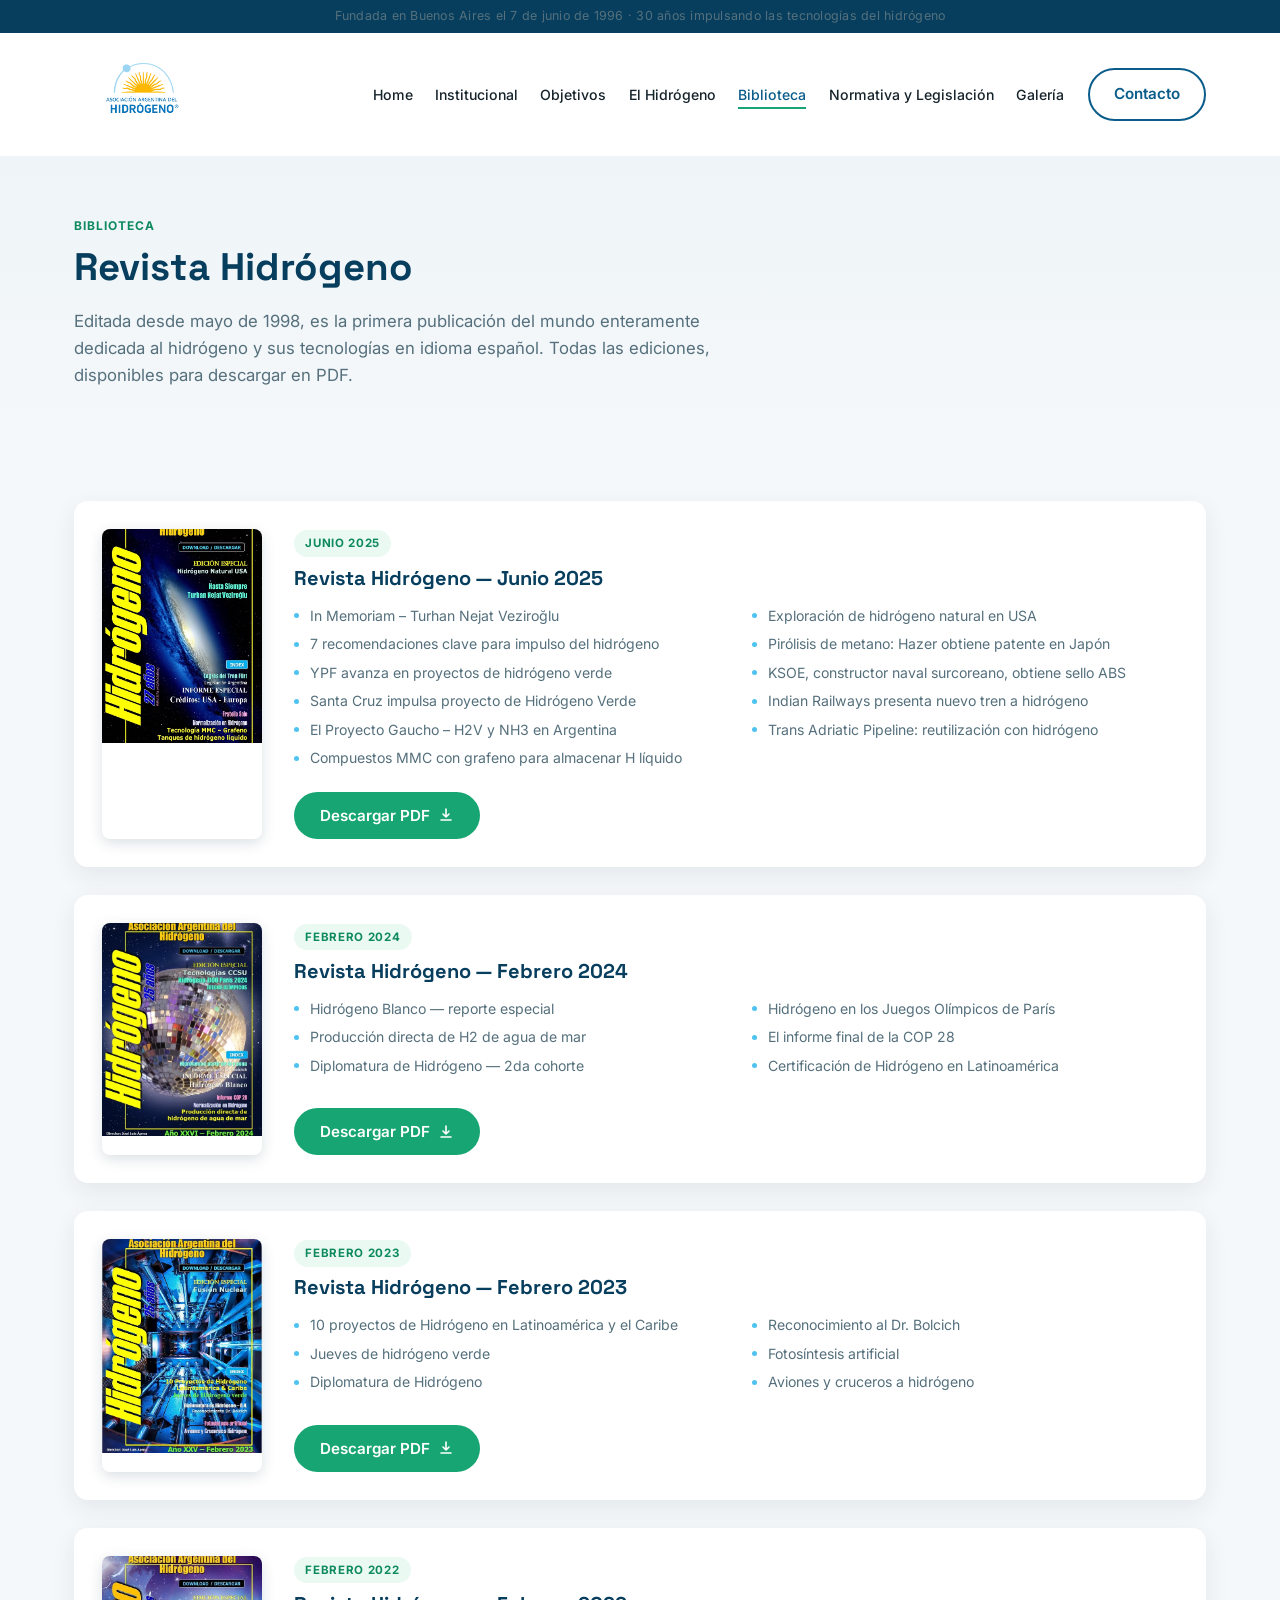
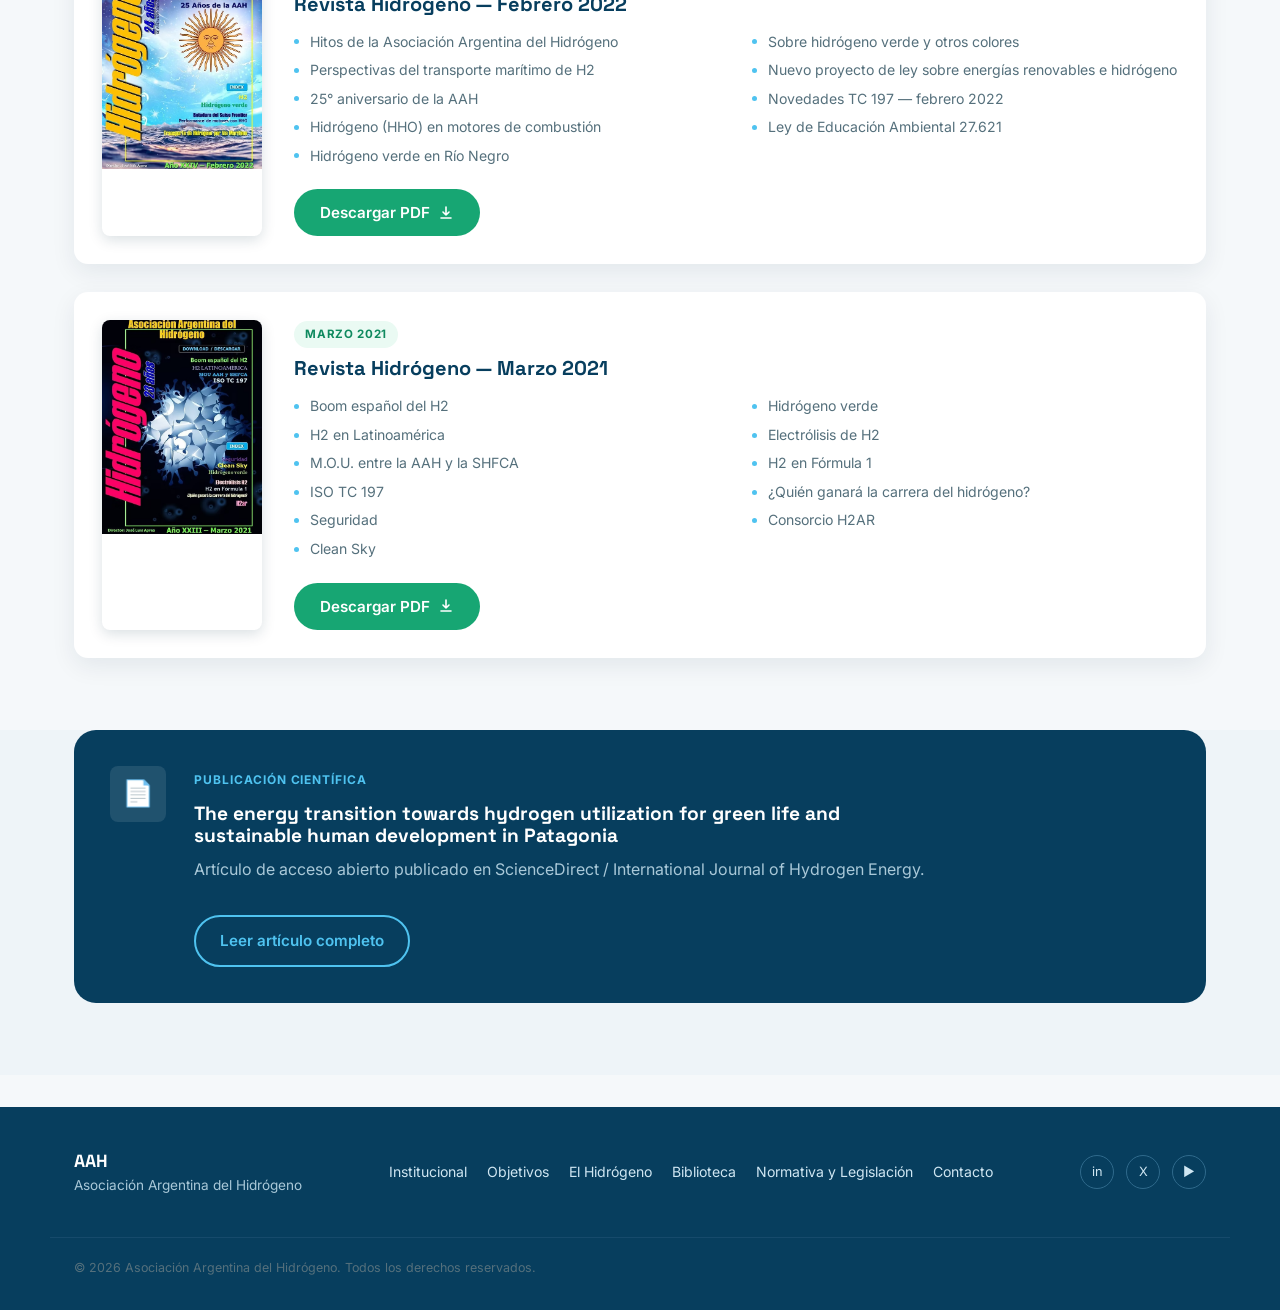
==== biblioteca.html @ a72d53c5 "advance" ====
<!DOCTYPE html>
<html lang="es">
<head>
  <meta charset="UTF-8">
  <meta name="viewport" content="width=device-width, initial-scale=1.0">
  <title>Biblioteca | Asociación Argentina del Hidrógeno</title>
  <meta name="description" content="Biblioteca de la Revista Hidrógeno: todas las ediciones publicadas por la AAH desde 1998, la primera revista en español dedicada al hidrógeno.">

  <link rel="preconnect" href="https://fonts.googleapis.com">
  <link rel="preconnect" href="https://fonts.gstatic.com" crossorigin>
  <link href="https://fonts.googleapis.com/css2?family=Space+Grotesk:wght@500;600;700&family=Inter:wght@400;500;600;700&display=swap" rel="stylesheet">

  <link rel="stylesheet" href="styles/global.css">
  <link rel="stylesheet" href="styles/biblioteca.css">
</head>
<body>

  <a class="skip-link" href="#main">Saltar al contenido principal</a>

  <!-- ===================== HEADER ===================== -->
  <header class="site-header" id="site-header">
    <div class="header-top">
      <div class="container header-top-inner">
        <p class="founding-note">Fundada en Buenos Aires el 7 de junio de 1996 · 30 años impulsando las tecnologías del hidrógeno</p>
      </div>
    </div>

    <div class="container header-main">
      <a href="index.html" class="brand" aria-label="AAH - Ir al inicio">
        <img src="assets/img/logo.png" alt="Asociación Argentina del Hidrógeno" class="brand-logo">
      </a>

      <button class="nav-toggle" id="nav-toggle" aria-expanded="false" aria-controls="primary-nav" aria-label="Abrir menú de navegación">
        <span></span><span></span><span></span>
      </button>

      <nav class="primary-nav" id="primary-nav" aria-label="Navegación principal">
        <ul>
          <li><a href="index.html">Home</a></li>
          <li><a href="institucional.html">Institucional</a></li>
          <li><a href="objetivos.html">Objetivos</a></li>
          <li><a href="el-hidrogeno.html">El Hidrógeno</a></li>
          <li><a href="biblioteca.html" aria-current="page">Biblioteca</a></li>
          <li><a href="normativa.html">Normativa y Legislación</a></li>
          <li><a href="galeria.html">Galería</a></li>
        </ul>
        <a href="contacto.html" class="btn btn-outline nav-cta">Contacto</a>
      </nav>
    </div>
  </header>

  <main id="main">

    <!-- ===================== PAGE HERO ===================== -->
    <section class="page-hero">
      <div class="container">
        <span class="eyebrow">Biblioteca</span>
        <h1>Revista Hidrógeno</h1>
        <p class="section-lead">
          Editada desde mayo de 1998, es la primera publicación del mundo enteramente dedicada al
          hidrógeno y sus tecnologías en idioma español. Todas las ediciones, disponibles para
          descargar en PDF.
        </p>
      </div>
    </section>

    <!-- ===================== CATÁLOGO ===================== -->
    <section class="section catalogo-section">
      <div class="container">
        <div class="catalogo">

          <article class="issue-row reveal-target">
            <div class="issue-cover">
              <img src="assets/img/junio2025.avif" alt="Tapa Revista Hidrógeno Junio 2025">
            </div>
            <div class="issue-info">
              <span class="issue-date">Junio 2025</span>
              <h2>Revista Hidrógeno — Junio 2025</h2>
              <ul class="issue-index">
                <li>In Memoriam – Turhan Nejat Veziroğlu</li>
                <li>7 recomendaciones clave para impulso del hidrógeno</li>
                <li>YPF avanza en proyectos de hidrógeno verde</li>
                <li>Santa Cruz impulsa proyecto de Hidrógeno Verde</li>
                <li>El Proyecto Gaucho – H2V y NH3 en Argentina</li>
                <li>Compuestos MMC con grafeno para almacenar H líquido</li>
                <li>Exploración de hidrógeno natural en USA</li>
                <li>Pirólisis de metano: Hazer obtiene patente en Japón</li>
                <li>KSOE, constructor naval surcoreano, obtiene sello ABS</li>
                <li>Indian Railways presenta nuevo tren a hidrógeno</li>
                <li>Trans Adriatic Pipeline: reutilización con hidrógeno</li>
              </ul>
              <button class="btn btn-primary btn-download" data-pdf="revista-hidrogeno-junio-2025.pdf">
                Descargar PDF
                <svg width="16" height="16" viewBox="0 0 16 16" fill="none" aria-hidden="true"><path d="M8 2v8m0 0l-3-3m3 3l3-3M3 13h10" stroke="currentColor" stroke-width="1.6" stroke-linecap="round" stroke-linejoin="round"/></svg>
              </button>
            </div>
          </article>

          <article class="issue-row reveal-target">
            <div class="issue-cover">
              <img src="assets/img/febrero2024.avif" alt="Tapa Revista Hidrógeno Febrero 2024">
            </div>
            <div class="issue-info">
              <span class="issue-date">Febrero 2024</span>
              <h2>Revista Hidrógeno — Febrero 2024</h2>
              <ul class="issue-index">
                <li>Hidrógeno Blanco — reporte especial</li>
                <li>Producción directa de H2 de agua de mar</li>
                <li>Diplomatura de Hidrógeno — 2da cohorte</li>
                <li>Hidrógeno en los Juegos Olímpicos de París</li>
                <li>El informe final de la COP 28</li>
                <li>Certificación de Hidrógeno en Latinoamérica</li>
              </ul>
              <button class="btn btn-primary btn-download" data-pdf="revista-hidrogeno-febrero-2024.pdf">
                Descargar PDF
                <svg width="16" height="16" viewBox="0 0 16 16" fill="none" aria-hidden="true"><path d="M8 2v8m0 0l-3-3m3 3l3-3M3 13h10" stroke="currentColor" stroke-width="1.6" stroke-linecap="round" stroke-linejoin="round"/></svg>
              </button>
            </div>
          </article>

          <article class="issue-row reveal-target">
            <div class="issue-cover">
              <img src="assets/img/febrero2023.avif" alt="Tapa Revista Hidrógeno Febrero 2023">
            </div>
            <div class="issue-info">
              <span class="issue-date">Febrero 2023</span>
              <h2>Revista Hidrógeno — Febrero 2023</h2>
              <ul class="issue-index">
                <li>10 proyectos de Hidrógeno en Latinoamérica y el Caribe</li>
                <li>Jueves de hidrógeno verde</li>
                <li>Diplomatura de Hidrógeno</li>
                <li>Reconocimiento al Dr. Bolcich</li>
                <li>Fotosíntesis artificial</li>
                <li>Aviones y cruceros a hidrógeno</li>
              </ul>
              <button class="btn btn-primary btn-download" data-pdf="revista-hidrogeno-febrero-2023.pdf">
                Descargar PDF
                <svg width="16" height="16" viewBox="0 0 16 16" fill="none" aria-hidden="true"><path d="M8 2v8m0 0l-3-3m3 3l3-3M3 13h10" stroke="currentColor" stroke-width="1.6" stroke-linecap="round" stroke-linejoin="round"/></svg>
              </button>
            </div>
          </article>

          <article class="issue-row reveal-target">
            <div class="issue-cover">
              <img src="assets/img/febrero2022.avif" alt="Tapa Revista Hidrógeno Febrero 2022">
            </div>
            <div class="issue-info">
              <span class="issue-date">Febrero 2022</span>
              <h2>Revista Hidrógeno — Febrero 2022</h2>
              <ul class="issue-index">
                <li>Hitos de la Asociación Argentina del Hidrógeno</li>
                <li>Perspectivas del transporte marítimo de H2</li>
                <li>25° aniversario de la AAH</li>
                <li>Hidrógeno (HHO) en motores de combustión</li>
                <li>Hidrógeno verde en Río Negro</li>
                <li>Sobre hidrógeno verde y otros colores</li>
                <li>Nuevo proyecto de ley sobre energías renovables e hidrógeno</li>
                <li>Novedades TC 197 — febrero 2022</li>
                <li>Ley de Educación Ambiental 27.621</li>
              </ul>
              <button class="btn btn-primary btn-download" data-pdf="revista-hidrogeno-febrero-2022.pdf">
                Descargar PDF
                <svg width="16" height="16" viewBox="0 0 16 16" fill="none" aria-hidden="true"><path d="M8 2v8m0 0l-3-3m3 3l3-3M3 13h10" stroke="currentColor" stroke-width="1.6" stroke-linecap="round" stroke-linejoin="round"/></svg>
              </button>
            </div>
          </article>

          <article class="issue-row reveal-target">
            <div class="issue-cover">
              <img src="assets/img/marzo2021.avif" alt="Tapa Revista Hidrógeno Marzo 2021">
            </div>
            <div class="issue-info">
              <span class="issue-date">Marzo 2021</span>
              <h2>Revista Hidrógeno — Marzo 2021</h2>
              <ul class="issue-index">
                <li>Boom español del H2</li>
                <li>H2 en Latinoamérica</li>
                <li>M.O.U. entre la AAH y la SHFCA</li>
                <li>ISO TC 197</li>
                <li>Seguridad</li>
                <li>Clean Sky</li>
                <li>Hidrógeno verde</li>
                <li>Electrólisis de H2</li>
                <li>H2 en Fórmula 1</li>
                <li>¿Quién ganará la carrera del hidrógeno?</li>
                <li>Consorcio H2AR</li>
              </ul>
              <button class="btn btn-primary btn-download" data-pdf="revista-hidrogeno-marzo-2021.pdf">
                Descargar PDF
                <svg width="16" height="16" viewBox="0 0 16 16" fill="none" aria-hidden="true"><path d="M8 2v8m0 0l-3-3m3 3l3-3M3 13h10" stroke="currentColor" stroke-width="1.6" stroke-linecap="round" stroke-linejoin="round"/></svg>
              </button>
            </div>
          </article>

        </div>
      </div>
    </section>

    <!-- ===================== ARTÍCULO DESTACADO ===================== -->
    <section class="section article-highlight-section alt-bg">
      <div class="container">
        <article class="article-highlight reveal-target">
          <div class="article-highlight-icon" aria-hidden="true">📄</div>
          <div>
            <span class="eyebrow">Publicación científica</span>
            <h3>The energy transition towards hydrogen utilization for green life and sustainable human development in Patagonia</h3>
            <p>Artículo de acceso abierto publicado en ScienceDirect / International Journal of Hydrogen Energy.</p>
            <a href="https://www.sciencedirect.com/science/article/pii/S0360319920304717?dgcid=author" target="_blank" rel="noopener noreferrer" class="btn btn-outline">
              Leer artículo completo
            </a>
          </div>
        </article>
      </div>
    </section>

  </main>

  <!-- ===================== FOOTER ===================== -->
  <footer class="site-footer">
    <div class="container footer-inner">
      <div class="footer-brand">
        <strong>AAH</strong>
        <p>Asociación Argentina del Hidrógeno</p>
      </div>

      <nav class="footer-nav" aria-label="Enlaces del pie de página">
        <a href="institucional.html">Institucional</a>
        <a href="objetivos.html">Objetivos</a>
        <a href="el-hidrogeno.html">El Hidrógeno</a>
        <a href="biblioteca.html">Biblioteca</a>
        <a href="normativa.html">Normativa y Legislación</a>
        <a href="contacto.html">Contacto</a>
      </nav>

      <div class="footer-social" aria-label="Redes sociales">
        <a href="#" aria-label="LinkedIn">in</a>
        <a href="#" aria-label="Twitter">X</a>
        <a href="#" aria-label="YouTube">▶</a>
      </div>
    </div>
    <div class="footer-bottom container">
      <p>© 2026 Asociación Argentina del Hidrógeno. Todos los derechos reservados.</p>
    </div>
  </footer>

  <script src="scripts/global.js"></script>
</body>
</html>
---- styles/global.css ----
/* =========================================================
   AAH — global.css
   Compartido por TODAS las páginas: tokens, reset, header,
   footer, botones, y utilidades genéricas de sección.
   No poner acá nada específico de una sola página.
   ========================================================= */

:root {
  /* Color */
  --color-primary: #0a5c8a;
  --color-primary-dark: #073e5e;
  --color-accent: #17a673;
  --color-accent-dark: #0f8a5f;
  --color-hydrogen: #4fc3f0;
  --color-bg: #f5f8fa;
  --color-surface: #ffffff;
  --color-text: #16232b;
  --color-text-muted: #55707c;
  --color-border: #e2e8ee;

  /* Type */
  --font-display: "Space Grotesk", "Segoe UI", sans-serif;
  --font-body: "Inter", "Segoe UI", sans-serif;

  /* Layout */
  --container-w: 1180px;
  --radius-sm: 8px;
  --radius-md: 14px;
  --radius-lg: 22px;
  --shadow-card: 0 8px 24px rgba(10, 44, 66, 0.08);
  --shadow-card-hover: 0 14px 34px rgba(10, 44, 66, 0.14);
  --transition: 200ms ease;
}

/* =========================================================
   Reset
   ========================================================= */
*, *::before, *::after { box-sizing: border-box; }
html { scroll-behavior: smooth; }
body {
  margin: 0;
  font-family: var(--font-body);
  color: var(--color-text);
  background: var(--color-bg);
  line-height: 1.6;
  -webkit-font-smoothing: antialiased;
}
img, svg { max-width: 100%; display: block; }
a { color: inherit; text-decoration: none; }
ul { list-style: none; margin: 0; padding: 0; }
h1, h2, h3, h4 {
  font-family: var(--font-display);
  line-height: 1.15;
  margin: 0 0 .5em;
  color: var(--color-primary-dark);
}
p { margin: 0 0 1em; color: var(--color-text-muted); }
button { font-family: inherit; cursor: pointer; }

@media (prefers-reduced-motion: reduce) {
  html { scroll-behavior: auto; }
  *, *::before, *::after { animation-duration: 0.001ms !important; transition-duration: 0.001ms !important; }
}

.skip-link {
  position: absolute; left: -999px; top: 0;
  background: var(--color-primary); color: #fff;
  padding: .75rem 1.25rem; z-index: 200; border-radius: 0 0 8px 0;
}
.skip-link:focus { left: 0; }

:focus-visible {
  outline: 3px solid var(--color-hydrogen);
  outline-offset: 2px;
}

.container {
  max-width: var(--container-w);
  margin-inline: auto;
  padding-inline: 1.5rem;
}

/* =========================================================
   Buttons
   ========================================================= */
.btn {
  display: inline-flex;
  align-items: center;
  gap: .5rem;
  padding: .75rem 1.5rem;
  border-radius: 999px;
  font-weight: 600;
  font-size: .95rem;
  border: 2px solid transparent;
  transition: transform var(--transition), box-shadow var(--transition), background var(--transition);
}
.btn-primary {
  background: var(--color-accent);
  color: #fff;
}
.btn-primary:hover { background: var(--color-accent-dark); transform: translateY(-2px); box-shadow: var(--shadow-card-hover); }
.btn-outline {
  background: transparent;
  border-color: var(--color-primary);
  color: var(--color-primary);
}
.btn-outline:hover { background: var(--color-primary); color: #fff; }
.btn-ghost {
  background: transparent;
  color: var(--color-primary);
  padding-inline: .25rem;
}
.btn-ghost:hover { text-decoration: underline; }
.btn:disabled { opacity: .6; cursor: not-allowed; }

/* =========================================================
   Header
   ========================================================= */
.site-header {
  position: sticky;
  top: 0;
  z-index: 100;
  background: var(--color-surface);
  transition: box-shadow var(--transition);
}
.site-header.is-scrolled { box-shadow: 0 4px 18px rgba(10, 44, 66, 0.1); }

.header-top {
  background: var(--color-primary-dark);
  color: #d9ecf6;
}
.header-top-inner { padding-block: .4rem; }
.founding-note {
  margin: 0;
  font-size: .78rem;
  letter-spacing: .02em;
  text-align: center;
}

.header-main {
  display: flex;
  align-items: center;
  justify-content: space-between;
  padding-block: .6rem;
  gap: 1rem;
}

.brand { display: flex; align-items: center; gap: .65rem; }
.brand-logo { height: 104px; width: auto; }

.primary-nav ul {
  display: flex;
  flex-wrap: wrap;
  gap: 1.4rem;
  align-items: center;
}
.primary-nav ul a {
  font-size: .88rem;
  font-weight: 500;
  color: var(--color-text);
  position: relative;
  padding-block: .25rem;
}
.primary-nav ul a[aria-current="page"] { color: var(--color-primary); }
.primary-nav ul a::after {
  content: "";
  position: absolute; left: 0; bottom: -2px;
  width: 0; height: 2px;
  background: var(--color-accent);
  transition: width var(--transition);
}
.primary-nav ul a:hover::after,
.primary-nav ul a[aria-current="page"]::after { width: 100%; }

.primary-nav {
  display: flex;
  align-items: center;
  gap: 1.5rem;
}
.nav-cta { flex-shrink: 0; }

.nav-toggle {
  display: none;
  position: relative;
  z-index: 101;
  width: 26px;
  height: 20px;
  background: none;
  border: none;
  padding: 0;
  flex-shrink: 0;
}
.nav-toggle span {
  position: absolute;
  left: 0;
  width: 26px;
  height: 2px;
  background: var(--color-primary-dark);
  border-radius: 2px;
  transition: transform var(--transition), opacity var(--transition), top var(--transition);
}
.nav-toggle span:nth-child(1) { top: 0; }
.nav-toggle span:nth-child(2) { top: 9px; }
.nav-toggle span:nth-child(3) { top: 18px; }

.nav-toggle[aria-expanded="true"] span:nth-child(1) { top: 9px; transform: rotate(45deg); }
.nav-toggle[aria-expanded="true"] span:nth-child(2) { opacity: 0; }
.nav-toggle[aria-expanded="true"] span:nth-child(3) { top: 9px; transform: rotate(-45deg); }

/* =========================================================
   Page hero — usado por todas las páginas internas
   (institucional, objetivos, el-hidrogeno, etc.)
   ========================================================= */
.page-hero {
  padding-block: 3.5rem 3rem;
  background: linear-gradient(180deg, #eef4f8 0%, var(--color-bg) 100%);
}
.eyebrow {
  display: inline-block;
  font-size: .75rem;
  font-weight: 700;
  letter-spacing: .08em;
  text-transform: uppercase;
  color: var(--color-accent-dark);
  margin-bottom: .6rem;
}
.page-hero h1 { font-size: clamp(1.8rem, 3.4vw, 2.4rem); max-width: 44ch; }
.page-hero .section-lead { margin-top: .75rem; }

/* =========================================================
   Section utilities — genéricas, usadas en todas las páginas
   ========================================================= */
.section { padding-block: 4.5rem; }
.alt-bg { background: #eef4f8; }
.section-title { font-size: clamp(1.5rem, 3vw, 2rem); }
.section-lead { max-width: 62ch; font-size: 1.05rem; }

.cards-grid {
  display: grid;
  gap: 1.75rem;
  margin-top: 2.25rem;
}
.cards-grid.three { grid-template-columns: repeat(3, 1fr); }
.cards-grid.two { grid-template-columns: repeat(2, 1fr); }

/* =========================================================
   Artículo destacado — usado por El Hidrógeno y Biblioteca
   ========================================================= */
.article-highlight-section { padding-top: 0; }
.article-highlight {
  display: flex;
  gap: 1.75rem;
  align-items: flex-start;
  background: var(--color-primary-dark);
  color: #cfe6f2;
  border-radius: var(--radius-lg);
  padding: 2.25rem;
}
.article-highlight-icon {
  flex-shrink: 0;
  width: 56px; height: 56px;
  display: flex; align-items: center; justify-content: center;
  background: rgba(255,255,255,.1);
  border-radius: var(--radius-sm);
  font-size: 1.6rem;
}
.article-highlight .eyebrow { color: var(--color-hydrogen); }
.article-highlight h3 { color: #fff; font-size: 1.2rem; margin-top: .3rem; max-width: 60ch; }
.article-highlight p { color: #a9c8d8; margin-top: .5rem; }
.article-highlight .btn-outline { border-color: var(--color-hydrogen); color: var(--color-hydrogen); margin-top: 1rem; }
.article-highlight .btn-outline:hover { background: var(--color-hydrogen); color: var(--color-primary-dark); }

/* =========================================================
   Footer
   ========================================================= */
.site-footer {
  background: var(--color-primary-dark);
  color: #cfe6f2;
  margin-top: 2rem;
}
.footer-inner {
  display: flex;
  flex-wrap: wrap;
  justify-content: space-between;
  align-items: center;
  gap: 1.5rem;
  padding-block: 2.5rem;
}
.footer-brand strong { font-family: var(--font-display); color: #fff; font-size: 1.1rem; }
.footer-brand p { margin: 0; font-size: .85rem; color: #a9c8d8; }
.footer-nav { display: flex; flex-wrap: wrap; gap: 1.25rem; }
.footer-nav a { font-size: .88rem; }
.footer-nav a:hover { color: #fff; }
.footer-social { display: flex; gap: .75rem; }
.footer-social a {
  width: 34px; height: 34px;
  border: 1.5px solid #2f6a8c;
  border-radius: 50%;
  display: flex; align-items: center; justify-content: center;
  font-size: .8rem;
}
.footer-social a:hover { background: var(--color-hydrogen); border-color: var(--color-hydrogen); color: var(--color-primary-dark); }

.footer-bottom {
  border-top: 1px solid #164a6b;
  padding-block: 1.25rem;
  display: flex;
  flex-wrap: wrap;
  justify-content: space-between;
  gap: .5rem;
  font-size: .78rem;
  color: #8fb4c8;
}
.footer-bottom a:hover { color: #fff; }

/* =========================================================
   Scroll reveal — activado por global.js en cualquier página
   ========================================================= */
.reveal-target { opacity: 0; transform: translateY(18px); transition: opacity .6s ease, transform .6s ease; }
.reveal-target.is-visible { opacity: 1; transform: none; }

/* =========================================================
   Responsive — solo lo que afecta al layout compartido
   ========================================================= */
@media (max-width: 960px) {
  .cards-grid.three { grid-template-columns: 1fr 1fr; }
}

@media (max-width: 780px) {
  .brand-logo { height: 78px; }
  .nav-toggle { display: block; }
  .primary-nav {
    position: fixed;
    inset: 0 0 0 30%;
    z-index: 99;
    flex-direction: column;
    align-items: flex-start;
    background: var(--color-surface);
    padding: 6rem 2rem 2rem;
    transform: translateX(100%);
    transition: transform var(--transition);
    box-shadow: -8px 0 30px rgba(0,0,0,.15);
  }
  .primary-nav.is-open { transform: translateX(0); }
  .primary-nav ul { flex-direction: column; align-items: flex-start; gap: 1.25rem; }
  .nav-cta { margin-top: 1.5rem; }
  .cards-grid.three { grid-template-columns: 1fr; }
  .cards-grid.two { grid-template-columns: 1fr; }
}

@media (max-width: 600px) {
  .article-highlight { flex-direction: column; }
}
---- styles/biblioteca.css ----
/* =========================================================
   AAH — biblioteca.css
   Exclusivo de biblioteca.html. Requiere global.css cargado antes.
   ========================================================= */

.catalogo-section { padding-top: 3rem; }

.catalogo {
  display: flex;
  flex-direction: column;
  gap: 1.75rem;
}

.issue-row {
  display: grid;
  grid-template-columns: 160px 1fr;
  gap: 2rem;
  background: var(--color-surface);
  border-radius: var(--radius-md);
  box-shadow: var(--shadow-card);
  padding: 1.75rem;
  transition: box-shadow var(--transition);
}
.issue-row:hover { box-shadow: var(--shadow-card-hover); }

.issue-cover {
  border-radius: var(--radius-sm);
  overflow: hidden;
  box-shadow: 0 4px 14px rgba(10,44,66,.15);
  flex-shrink: 0;
}
.issue-cover img { width: 100%; aspect-ratio: 3/4; object-fit: cover; }

.issue-date {
  display: inline-block;
  font-size: .72rem;
  font-weight: 700;
  letter-spacing: .06em;
  text-transform: uppercase;
  color: var(--color-accent-dark);
  background: #eafaf3;
  padding: .25rem .7rem;
  border-radius: 999px;
  margin-bottom: .6rem;
}
.issue-info h2 { font-size: 1.25rem; margin-bottom: 1rem; }

.issue-index {
  list-style: none;
  margin: 0 0 1.5rem;
  padding: 0;
  columns: 2;
  column-gap: 2rem;
}
.issue-index li {
  font-size: .88rem;
  color: var(--color-text-muted);
  padding-left: 1rem;
  position: relative;
  margin-bottom: .55rem;
  break-inside: avoid;
  line-height: 1.4;
}
.issue-index li::before {
  content: "";
  position: absolute;
  left: 0;
  top: .55em;
  width: 5px; height: 5px;
  border-radius: 50%;
  background: var(--color-hydrogen);
}

/* =========================================================
   Responsive
   ========================================================= */
@media (max-width: 780px) {
  .issue-row { grid-template-columns: 110px 1fr; gap: 1.25rem; padding: 1.25rem; }
  .issue-index { columns: 1; }
}

@media (max-width: 560px) {
  .issue-row { grid-template-columns: 1fr; }
  .issue-cover { max-width: 130px; }
}
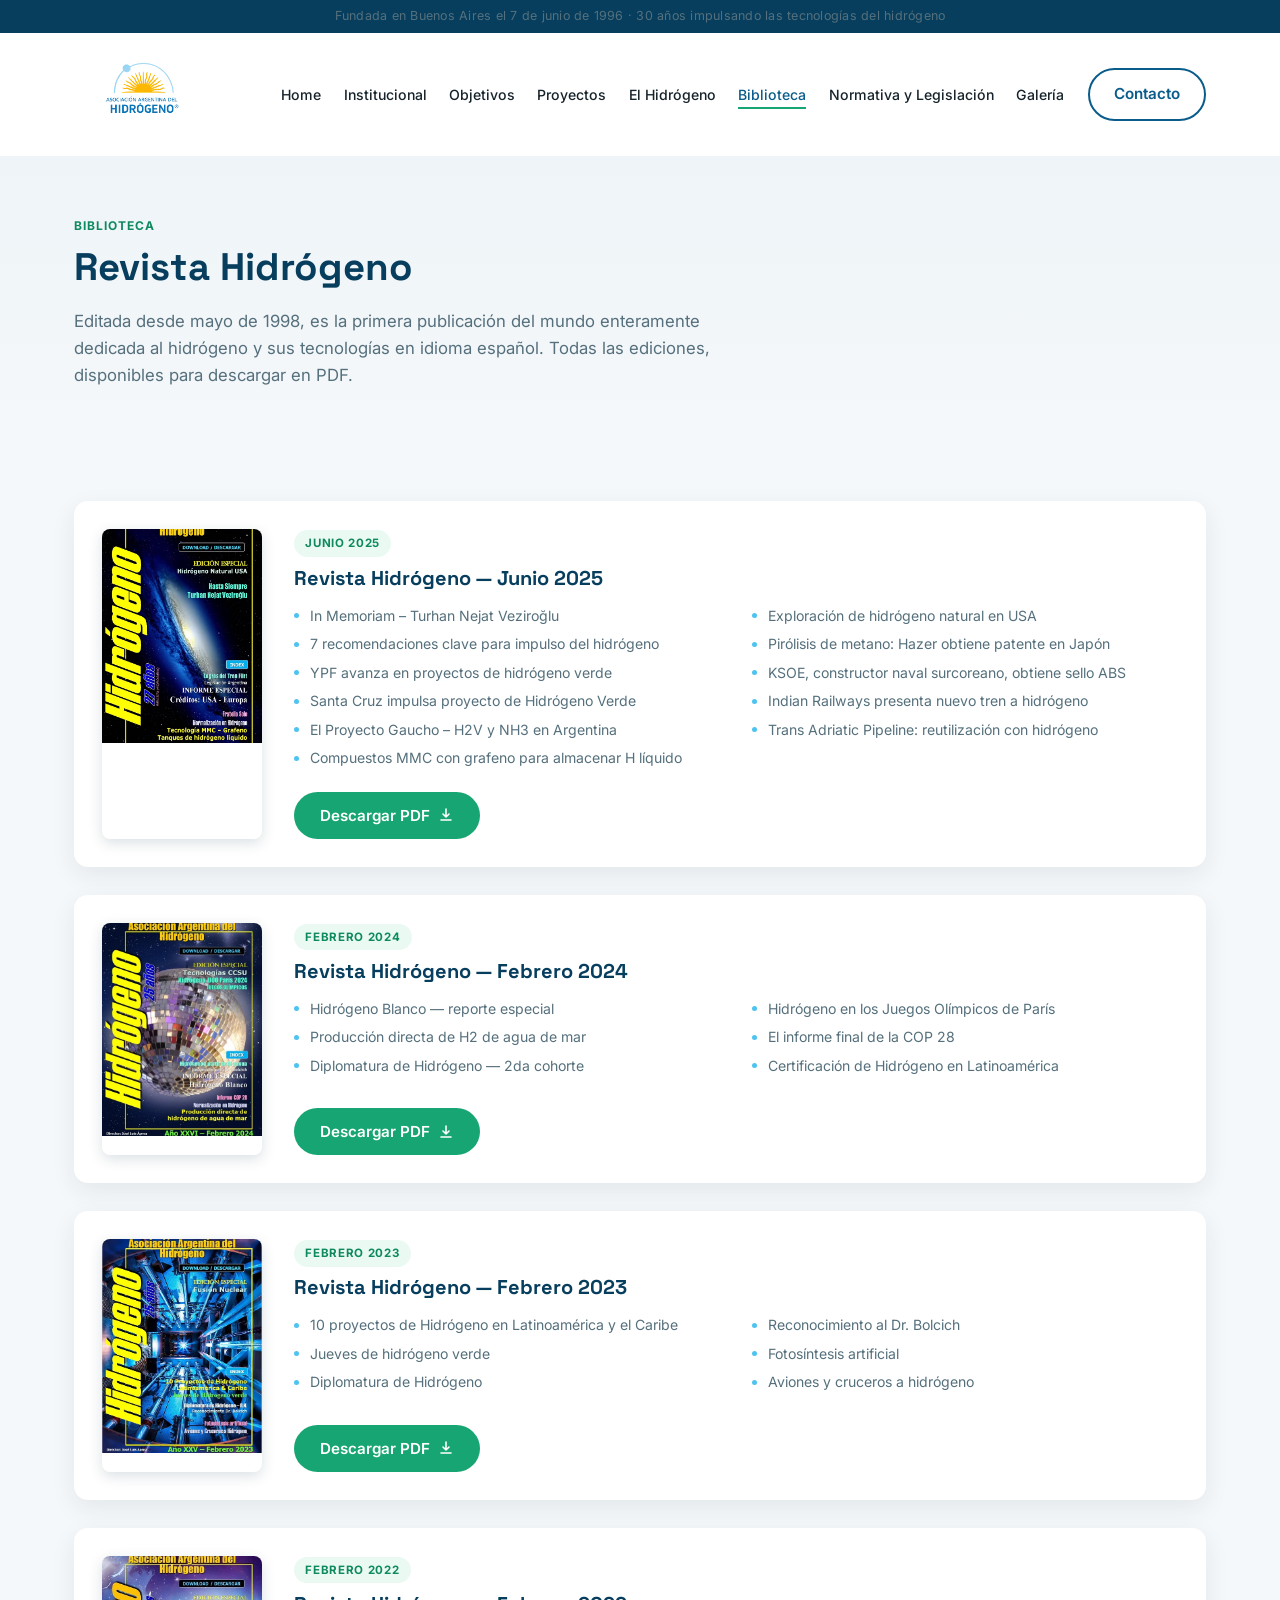
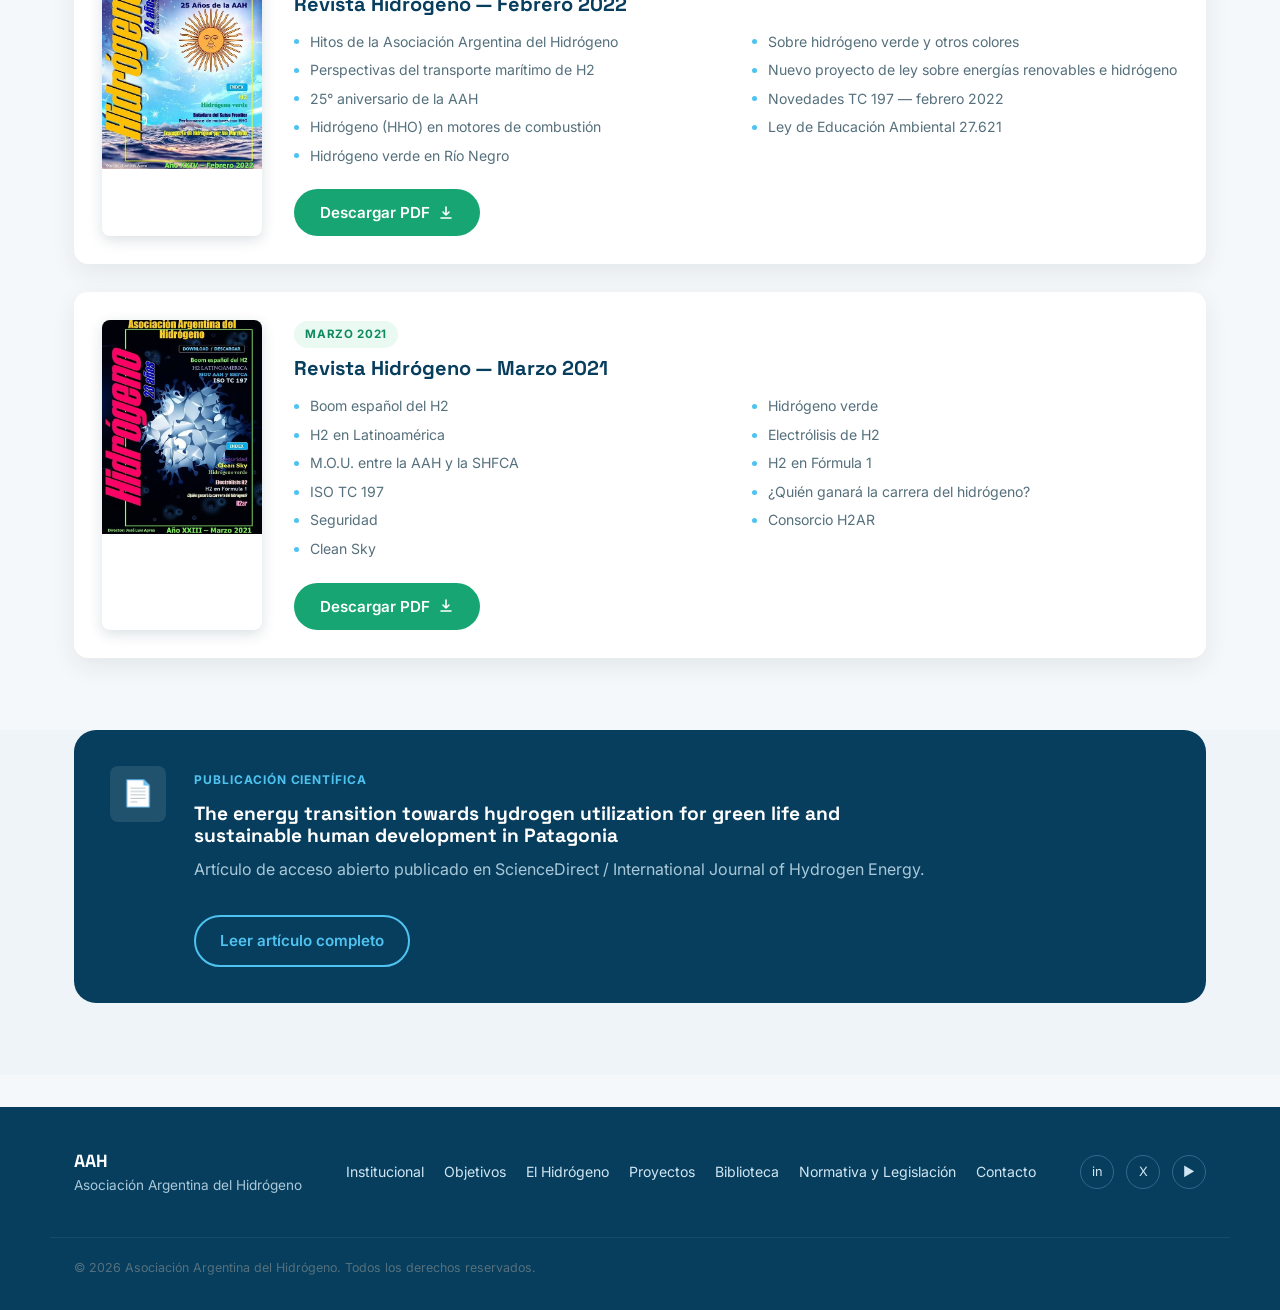
==== commit 82a39350: "proyectos" ====
--- a/biblioteca.html
+++ b/biblioteca.html
@@ -39,13 +39,13 @@
           <li><a href="index.html">Home</a></li>
           <li><a href="institucional.html">Institucional</a></li>
           <li><a href="objetivos.html">Objetivos</a></li>
+          <li><a href="proyectos.html">Proyectos</a></li>
           <li><a href="el-hidrogeno.html">El Hidrógeno</a></li>
           <li><a href="biblioteca.html" aria-current="page">Biblioteca</a></li>
           <li><a href="normativa.html">Normativa y Legislación</a></li>
           <li><a href="galeria.html">Galería</a></li>
         </ul>
-        <a href="contacto.html" class="btn btn-outline nav-cta">Contacto</a>
-      </nav>
+        <a href="index.html#contacto" class="btn btn-outline nav-cta">Contacto</a>
     </div>
   </header>
 
@@ -227,6 +227,7 @@
         <a href="institucional.html">Institucional</a>
         <a href="objetivos.html">Objetivos</a>
         <a href="el-hidrogeno.html">El Hidrógeno</a>
+        <a href="proyectos.html">Proyectos</a>
         <a href="biblioteca.html">Biblioteca</a>
         <a href="normativa.html">Normativa y Legislación</a>
         <a href="contacto.html">Contacto</a>
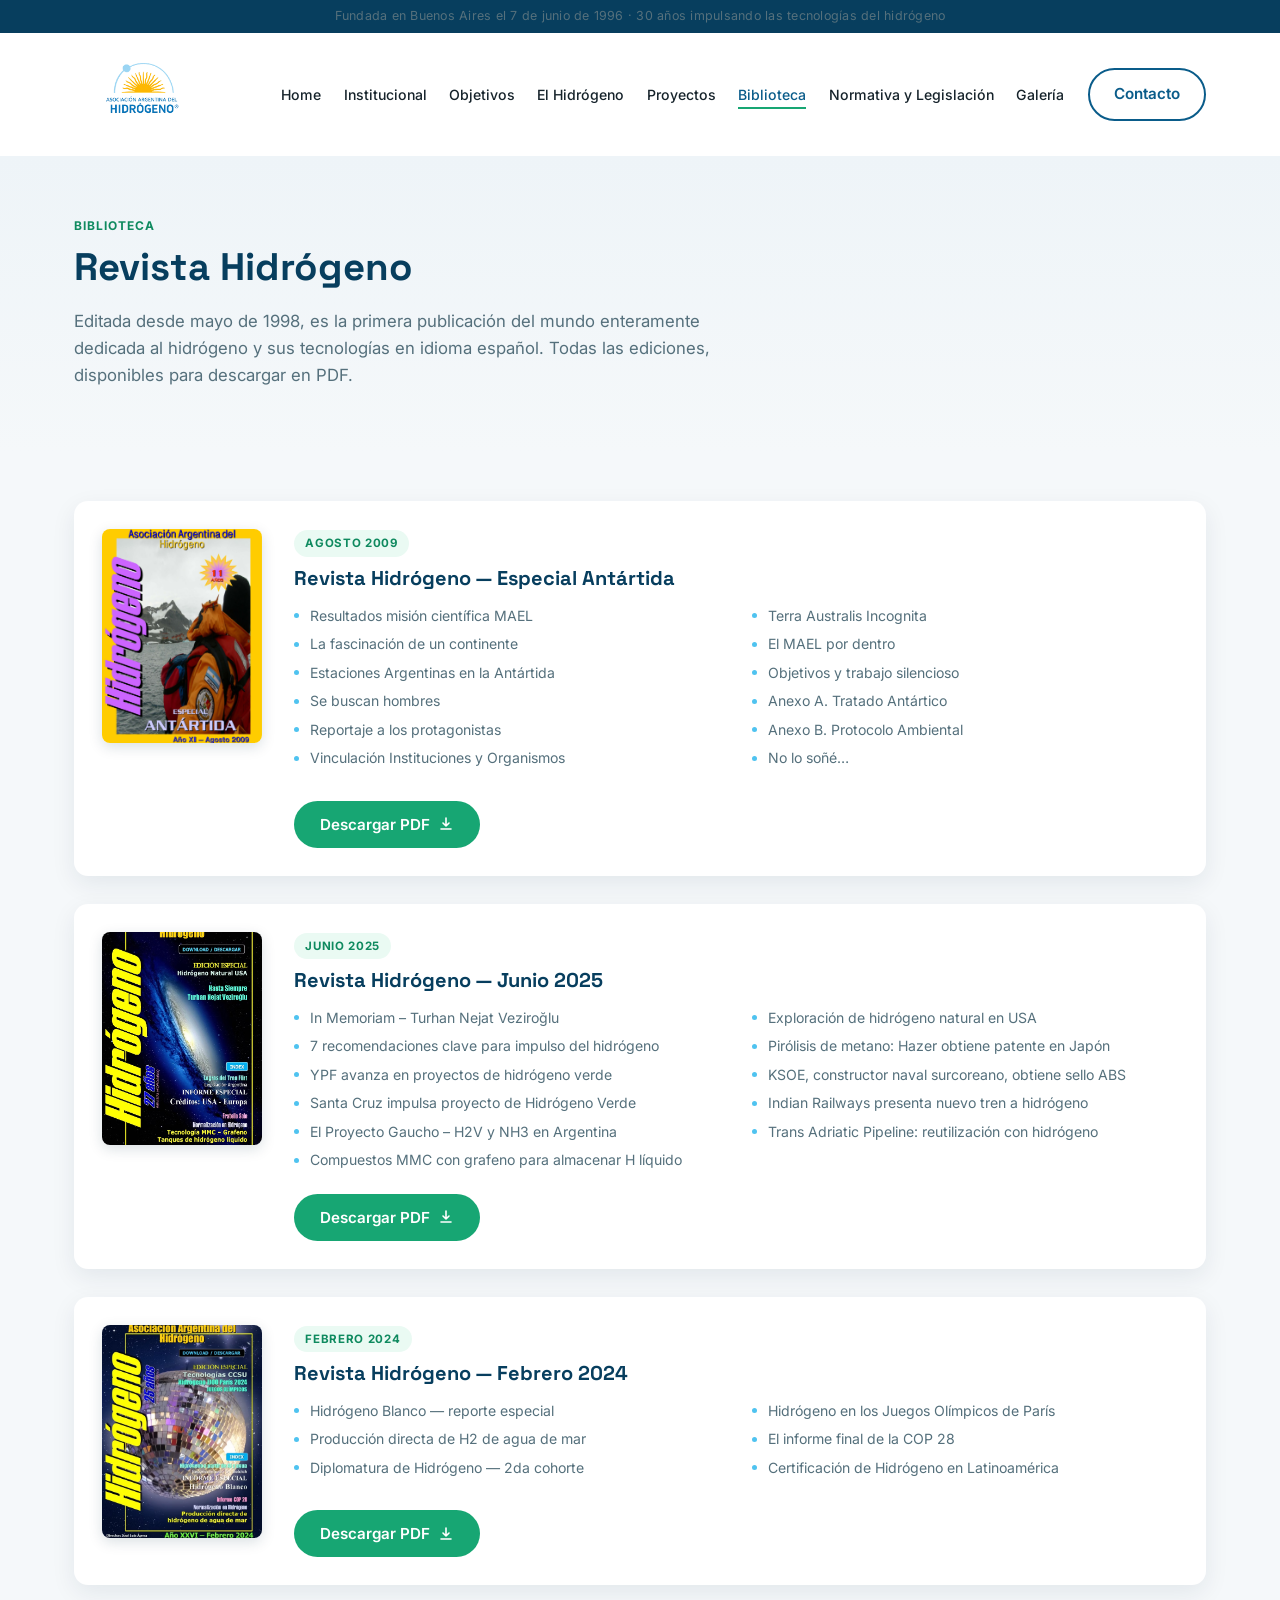
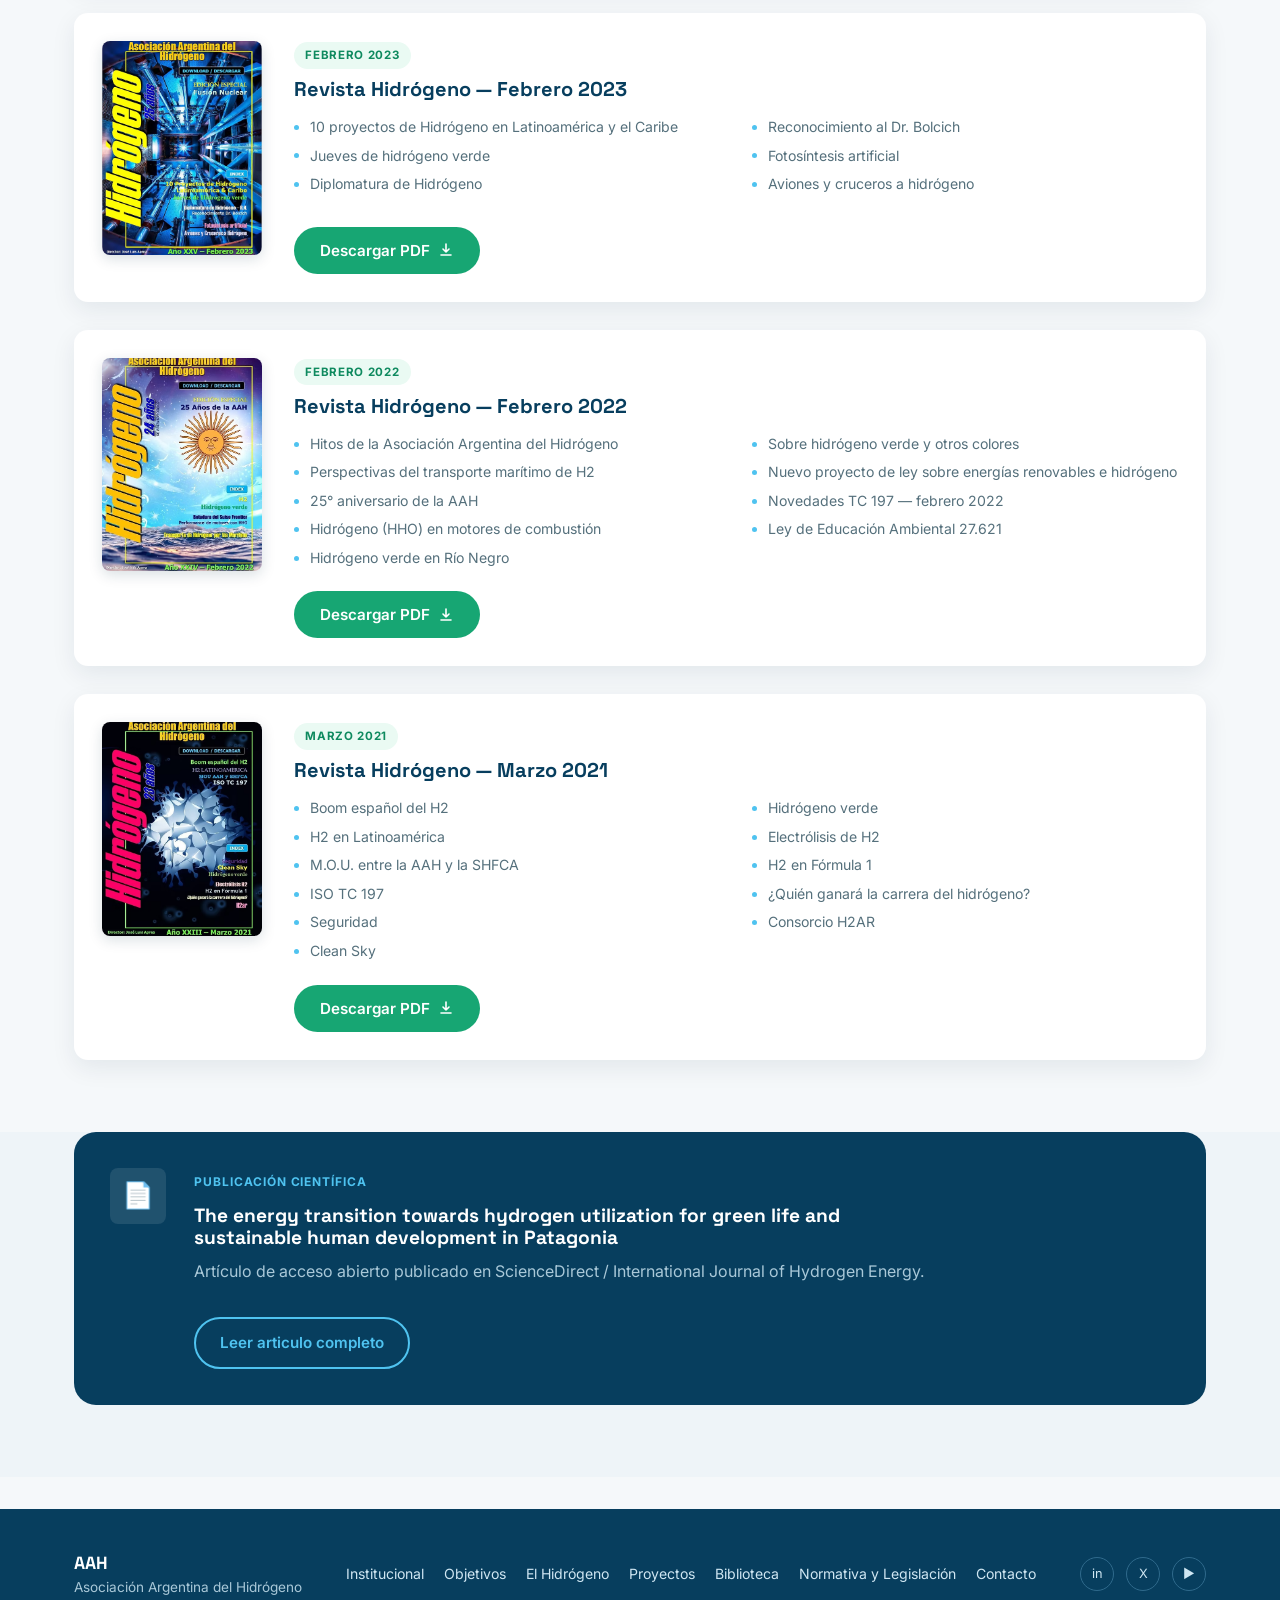
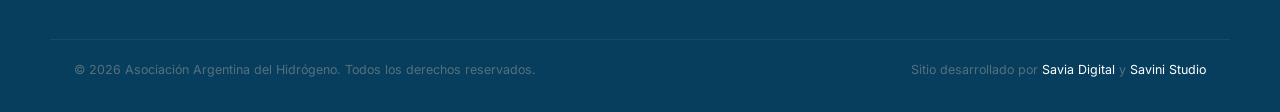
==== commit adc0a572: "changes" ====
--- a/biblioteca.html
+++ b/biblioteca.html
@@ -39,8 +39,8 @@
           <li><a href="index.html">Home</a></li>
           <li><a href="institucional.html">Institucional</a></li>
           <li><a href="objetivos.html">Objetivos</a></li>
+          <li><a href="el-hidrogeno.html">El Hidrógeno</a></li>
           <li><a href="proyectos.html">Proyectos</a></li>
-          <li><a href="el-hidrogeno.html">El Hidrógeno</a></li>
           <li><a href="biblioteca.html" aria-current="page">Biblioteca</a></li>
           <li><a href="normativa.html">Normativa y Legislación</a></li>
           <li><a href="galeria.html">Galería</a></li>
@@ -68,6 +68,52 @@
     <section class="section catalogo-section">
       <div class="container">
         <div class="catalogo">
+
+          <article class="issue-row reveal-target">
+  <div class="issue-cover">
+    <img
+      src="assets/img/portada-antartida.jpg"
+      alt="Tapa Revista Hidrógeno — Especial Antártida, Agosto 2009"
+    >
+  </div>
+
+  <div class="issue-info">
+    <span class="issue-date">Agosto 2009</span>
+
+    <h2>Revista Hidrógeno — Especial Antártida</h2>
+
+    <ul class="issue-index">
+      <li>Resultados misión científica MAEL</li>
+      <li>La fascinación de un continente</li>
+      <li>Estaciones Argentinas en la Antártida</li>
+      <li>Se buscan hombres</li>
+      <li>Reportaje a los protagonistas</li>
+      <li>Vinculación Instituciones y Organismos</li>
+      <li>Terra Australis Incognita</li>
+      <li>El MAEL por dentro</li>
+      <li>Objetivos y trabajo silencioso</li>
+      <li>Anexo A. Tratado Antártico</li>
+      <li>Anexo B. Protocolo Ambiental</li>
+      <li>No lo soñé…</li>
+    </ul>
+
+    <button
+      class="btn btn-primary btn-download"
+      data-pdf="Magazine-hidrogeno - Especial-Antartida-2009.pdf"
+    >
+      Descargar PDF
+      <svg width="16" height="16" viewBox="0 0 16 16" fill="none" aria-hidden="true">
+        <path
+          d="M8 2v8m0 0l-3-3m3 3l3-3M3 13h10"
+          stroke="currentColor"
+          stroke-width="1.6"
+          stroke-linecap="round"
+          stroke-linejoin="round"
+        />
+      </svg>
+    </button>
+  </div>
+</article>
 
           <article class="issue-row reveal-target">
             <div class="issue-cover">
@@ -205,9 +251,13 @@
             <span class="eyebrow">Publicación científica</span>
             <h3>The energy transition towards hydrogen utilization for green life and sustainable human development in Patagonia</h3>
             <p>Artículo de acceso abierto publicado en ScienceDirect / International Journal of Hydrogen Energy.</p>
-            <a href="https://www.sciencedirect.com/science/article/pii/S0360319920304717?dgcid=author" target="_blank" rel="noopener noreferrer" class="btn btn-outline">
-              Leer artículo completo
-            </a>
+            <a
+              href="assets/pdf/Magazine-the-energy-transition.pdf"
+              download="Magazine-the-energy-transition.pdf"
+              class="btn btn-outline"
+>
+  Leer articulo completo
+</a>
           </div>
         </article>
       </div>
@@ -241,6 +291,7 @@
     </div>
     <div class="footer-bottom container">
       <p>© 2026 Asociación Argentina del Hidrógeno. Todos los derechos reservados.</p>
+      <p class="credit">Sitio desarrollado por <a href="https://www.saviadigital.com.ar" target="_blank" rel="noopener noreferrer">Savia Digital</a> y <a href="https://www.savinistudio.com" target="_blank" rel="noopener noreferrer">Savini Studio</a></p>
     </div>
   </footer>
 
--- a/styles/global.css
+++ b/styles/global.css
@@ -312,6 +312,7 @@
   color: #8fb4c8;
 }
 .footer-bottom a:hover { color: #fff; }
+.footer-bottom .credit a { color: #fff; }
 
 /* =========================================================
    Scroll reveal — activado por global.js en cualquier página
--- a/styles/biblioteca.css
+++ b/styles/biblioteca.css
@@ -14,6 +14,7 @@
 .issue-row {
   display: grid;
   grid-template-columns: 160px 1fr;
+  align-items: start;
   gap: 2rem;
   background: var(--color-surface);
   border-radius: var(--radius-md);
@@ -29,7 +30,7 @@
   box-shadow: 0 4px 14px rgba(10,44,66,.15);
   flex-shrink: 0;
 }
-.issue-cover img { width: 100%; aspect-ratio: 3/4; object-fit: cover; }
+.issue-cover img { width: 100%; aspect-ratio: 3/4; object-fit: cover; display: block; }
 
 .issue-date {
   display: inline-block;
